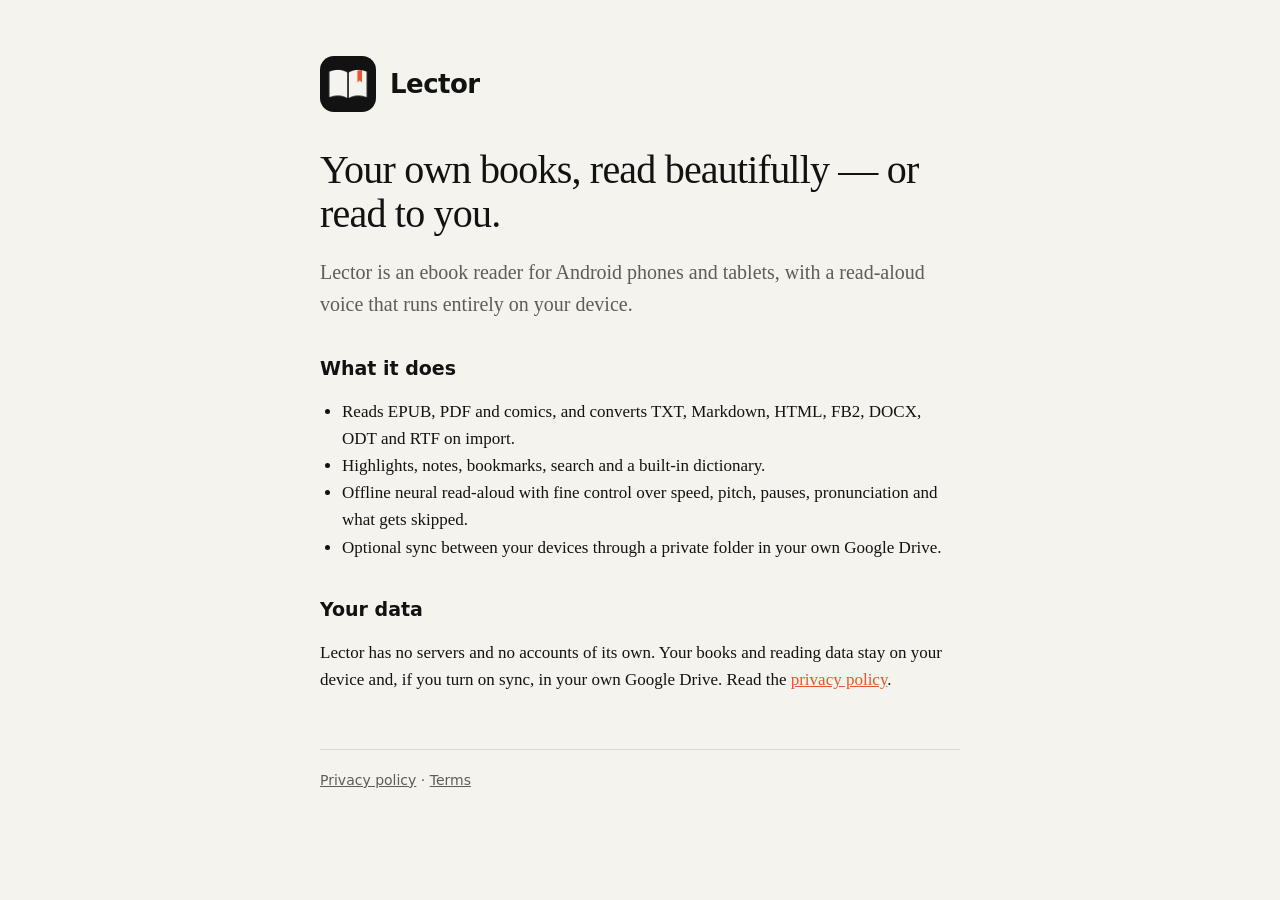
==== index.html @ 2b44d822 "Lector home page, privacy policy and terms Co-Authored-By: Claude Opus 5.5 <noreply@anthropic.com>" ====
<!doctype html>
<html lang="en">
<head>
<meta charset="utf-8">
<meta name="viewport" content="width=device-width, initial-scale=1">
<title>Lector</title>
<meta name="description" content="Lector is an ebook reader for Android with offline read-aloud.">
<link rel="icon" href="logo.png">
<link rel="stylesheet" href="style.css">
</head>
<body>
<main>
  <header><img src="logo.png" alt=""><a href="./">Lector</a></header>
  <h1>Your own books, read beautifully — or read to you.</h1>
  <p class="lede">Lector is an ebook reader for Android phones and tablets, with a read-aloud voice that runs entirely on your device.</p>

  <h2>What it does</h2>
  <ul>
    <li>Reads EPUB, PDF and comics, and converts TXT, Markdown, HTML, FB2, DOCX, ODT and RTF on import.</li>
    <li>Highlights, notes, bookmarks, search and a built-in dictionary.</li>
    <li>Offline neural read-aloud with fine control over speed, pitch, pauses, pronunciation and what gets skipped.</li>
    <li>Optional sync between your devices through a private folder in your own Google Drive.</li>
  </ul>

  <h2>Your data</h2>
  <p>Lector has no servers and no accounts of its own. Your books and reading data stay on your device and, if you turn on sync, in your own Google Drive. Read the <a href="privacy.html">privacy policy</a>.</p>

  <footer><a href="privacy.html">Privacy policy</a> · <a href="terms.html">Terms</a></footer>
</main>
</body>
</html>
---- style.css ----
:root { --paper:#F5F3EE; --ink:#121212; --muted:#5f5b55; --accent:#E8572A; --rule:#dcd8cf; }
@media (prefers-color-scheme: dark) { :root { --paper:#121212; --ink:#F5F3EE; --muted:#a7a29a; --rule:#2c2a27; } }
* { box-sizing: border-box; }
body { margin:0; background:var(--paper); color:var(--ink); font:17px/1.6 Georgia, "Times New Roman", serif; }
main { max-width: 680px; margin: 0 auto; padding: 56px 20px 80px; }
header { display:flex; align-items:center; gap:14px; margin-bottom: 36px; }
header img { width:56px; height:56px; border-radius:14px; }
header a { color:inherit; text-decoration:none; font: 600 26px/1 system-ui, sans-serif; letter-spacing:-0.02em; }
h1 { font-size: 40px; line-height:1.1; letter-spacing:-0.02em; margin: 0 0 16px; font-weight: 500; }
h2 { font: 600 19px/1.3 system-ui, sans-serif; margin: 36px 0 8px; }
p, li { color: var(--ink); }
.lede { font-size: 20px; color: var(--muted); }
a { color: var(--accent); }
ul { padding-left: 22px; }
footer { margin-top: 56px; padding-top: 20px; border-top: 1px solid var(--rule); color: var(--muted); font: 14px/1.5 system-ui, sans-serif; }
footer a { color: var(--muted); }
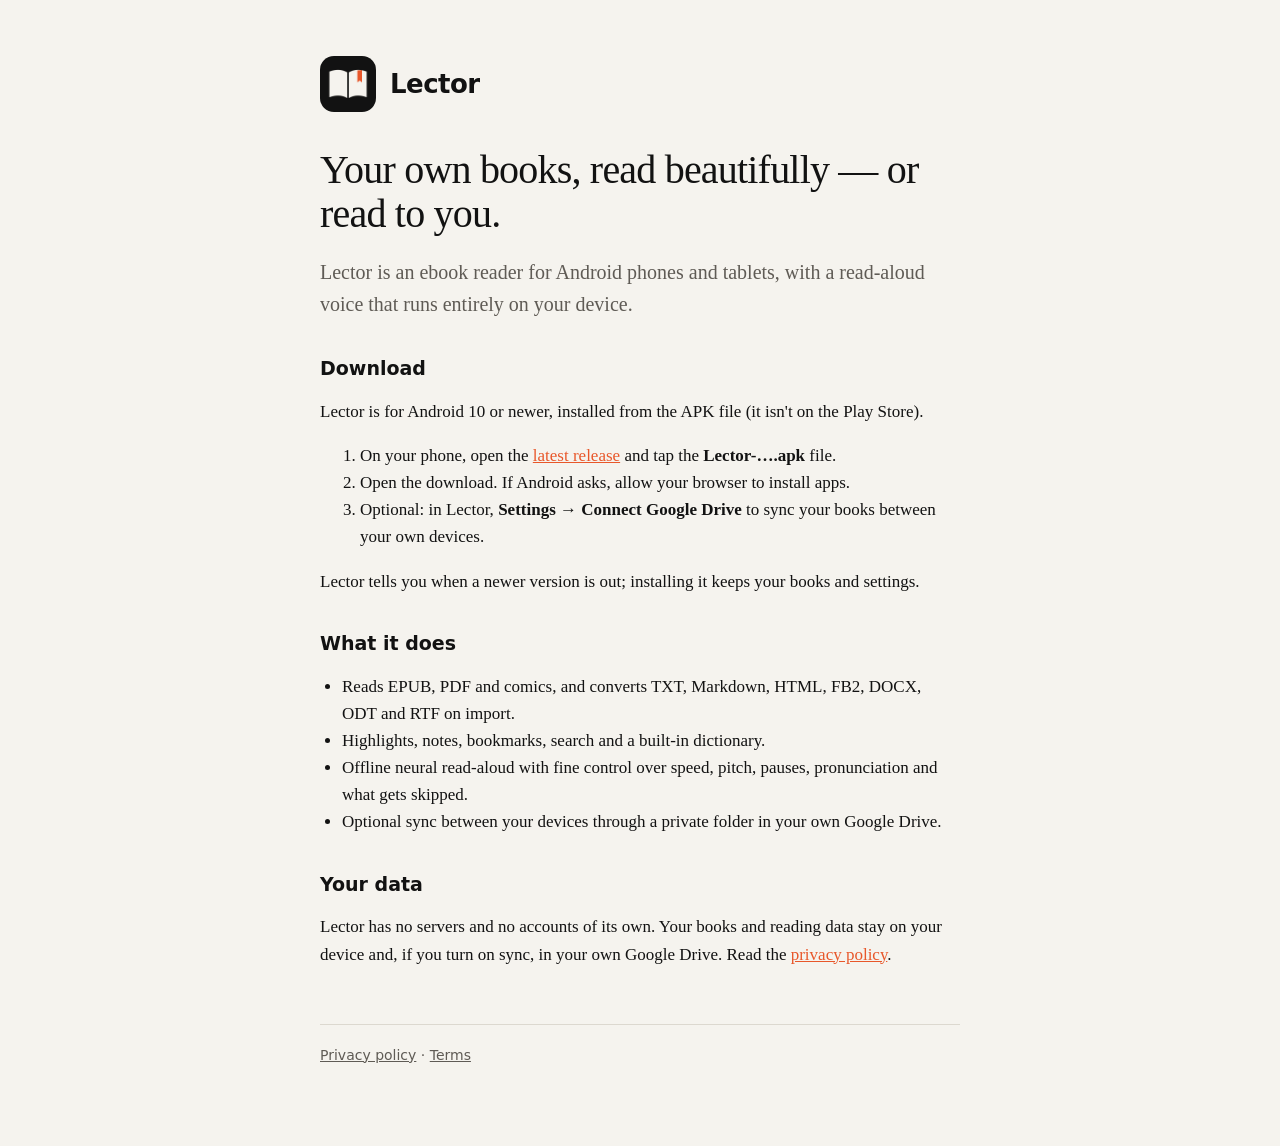
==== commit 877321a8: "Download section; privacy policy mentions the update check Co-Authored-By: Claude Opus 5.5 <noreply@" ====
--- a/index.html
+++ b/index.html
@@ -14,6 +14,15 @@
   <h1>Your own books, read beautifully — or read to you.</h1>
   <p class="lede">Lector is an ebook reader for Android phones and tablets, with a read-aloud voice that runs entirely on your device.</p>
 
+  <h2>Download</h2>
+  <p>Lector is for Android 10 or newer, installed from the APK file (it isn't on the Play Store).</p>
+  <ol>
+    <li>On your phone, open the <a href="https://github.com/stewie-alt/lector-site/releases/latest">latest release</a> and tap the <strong>Lector-….apk</strong> file.</li>
+    <li>Open the download. If Android asks, allow your browser to install apps.</li>
+    <li>Optional: in Lector, <strong>Settings → Connect Google Drive</strong> to sync your books between your own devices.</li>
+  </ol>
+  <p>Lector tells you when a newer version is out; installing it keeps your books and settings.</p>
+
   <h2>What it does</h2>
   <ul>
     <li>Reads EPUB, PDF and comics, and converts TXT, Markdown, HTML, FB2, DOCX, ODT and RTF on import.</li>
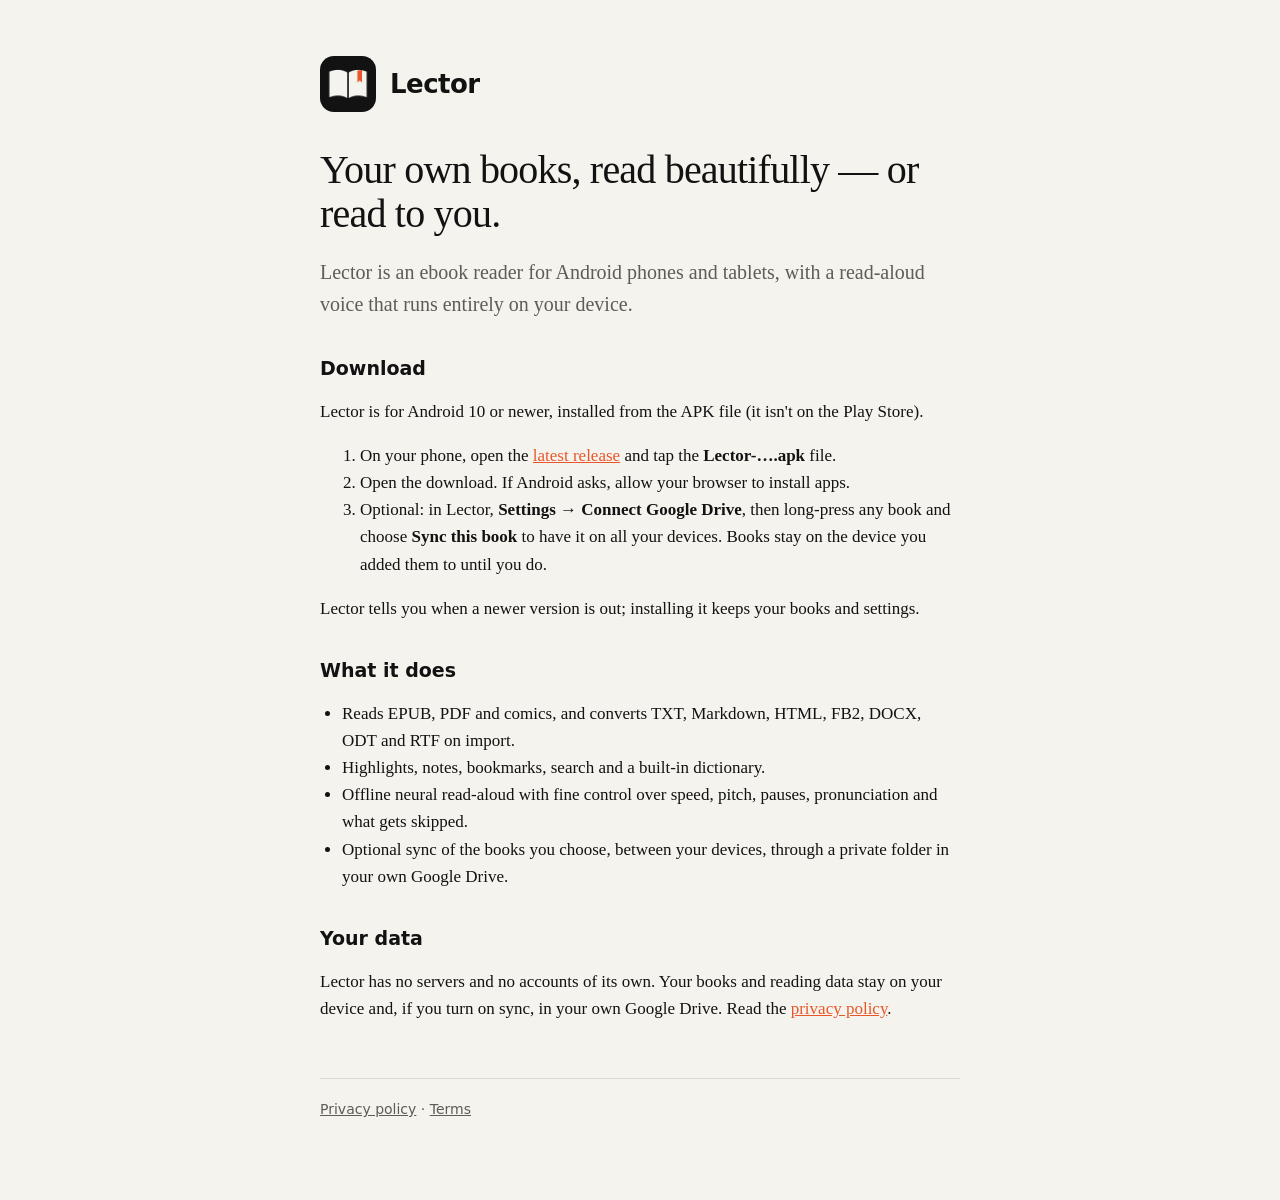
==== commit 91f6876f: "Sync wording: books sync only when you choose Sync this book Co-Authored-By: Claude Opus 5.5 <norepl" ====
--- a/index.html
+++ b/index.html
@@ -19,7 +19,7 @@
   <ol>
     <li>On your phone, open the <a href="https://github.com/stewie-alt/lector-site/releases/latest">latest release</a> and tap the <strong>Lector-….apk</strong> file.</li>
     <li>Open the download. If Android asks, allow your browser to install apps.</li>
-    <li>Optional: in Lector, <strong>Settings → Connect Google Drive</strong> to sync your books between your own devices.</li>
+    <li>Optional: in Lector, <strong>Settings → Connect Google Drive</strong>, then long-press any book and choose <strong>Sync this book</strong> to have it on all your devices. Books stay on the device you added them to until you do.</li>
   </ol>
   <p>Lector tells you when a newer version is out; installing it keeps your books and settings.</p>
 
@@ -28,7 +28,7 @@
     <li>Reads EPUB, PDF and comics, and converts TXT, Markdown, HTML, FB2, DOCX, ODT and RTF on import.</li>
     <li>Highlights, notes, bookmarks, search and a built-in dictionary.</li>
     <li>Offline neural read-aloud with fine control over speed, pitch, pauses, pronunciation and what gets skipped.</li>
-    <li>Optional sync between your devices through a private folder in your own Google Drive.</li>
+    <li>Optional sync of the books you choose, between your devices, through a private folder in your own Google Drive.</li>
   </ul>
 
   <h2>Your data</h2>
